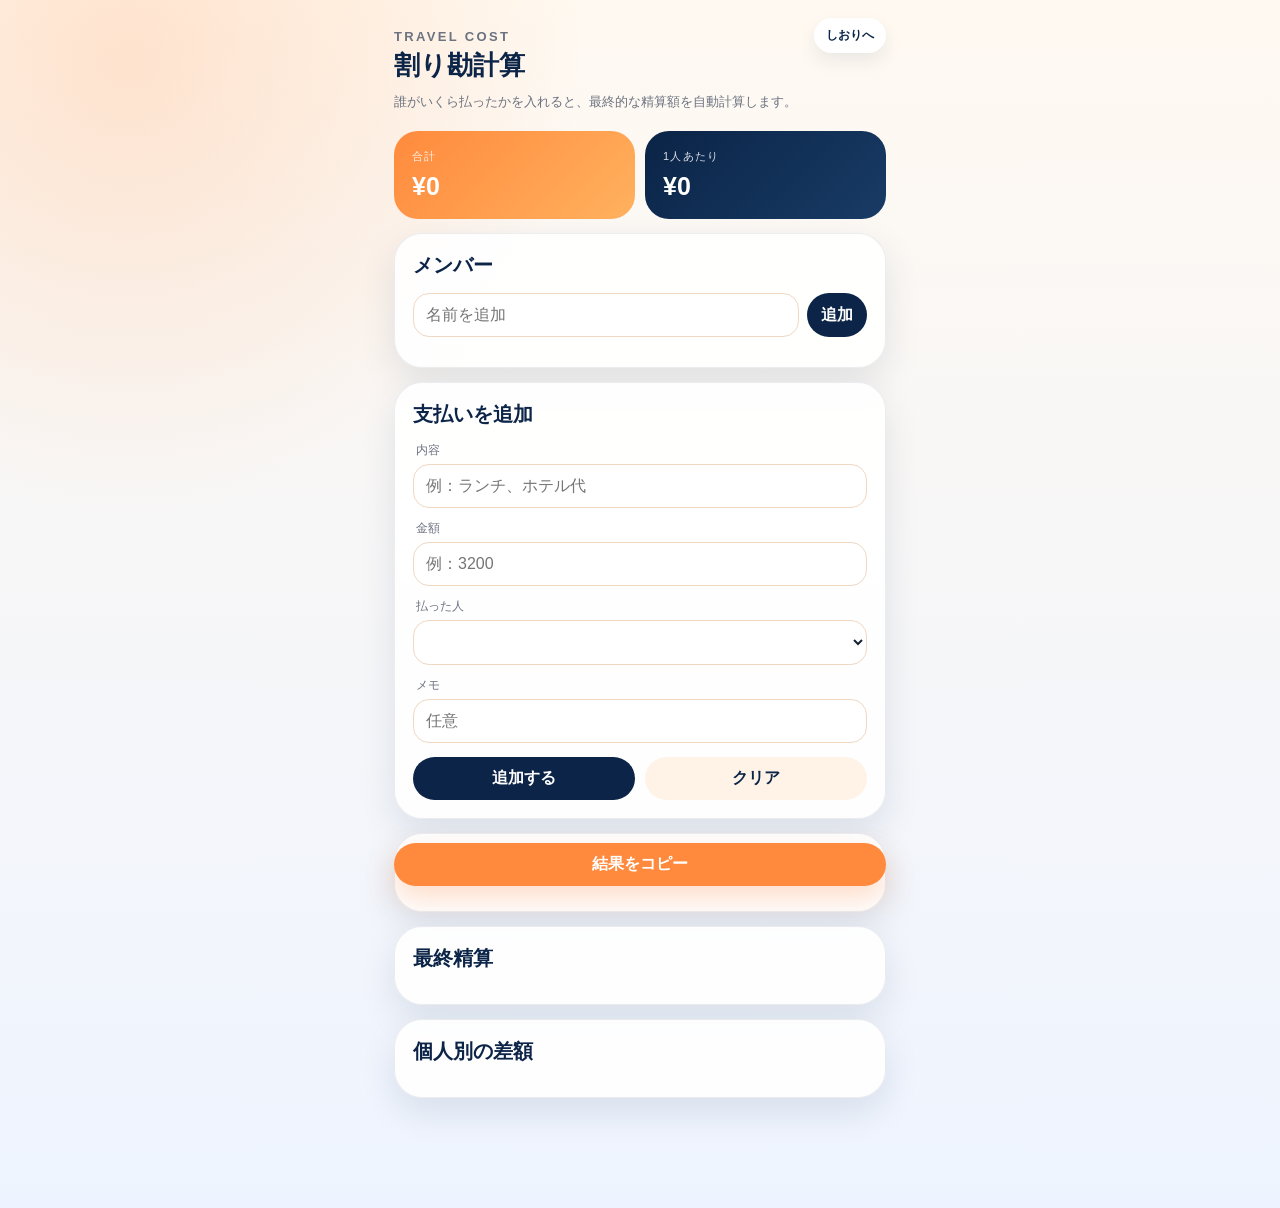
==== split.html @ 6029ca95 "割り勘ページの追加" ====
<!doctype html>
<html lang="ja">
<head>
  <meta charset="utf-8">
  <meta name="viewport" content="width=device-width, initial-scale=1">
  <title>割り勘計算</title>
  <link rel="stylesheet" href="stylesheets/split.css">
</head>
<body>
  <main class="app">
    <header class="header">
      <div>
        <p class="eyebrow">TRAVEL COST</p>
        <h1>割り勘計算</h1>
        <p>誰がいくら払ったかを入れると、最終的な精算額を自動計算します。</p>
      </div>
      <a class="backLink" href="./index.html">しおりへ</a>
    </header>

    <section class="summary">
      <div class="summaryCard orange">
        <span>合計</span>
        <strong id="totalAmount">¥0</strong>
      </div>
      <div class="summaryCard navy">
        <span>1人あたり</span>
        <strong id="perPerson">¥0</strong>
      </div>
    </section>

    <section class="card">
      <h2>メンバー</h2>
      <div class="row">
        <input id="personInput" type="text" placeholder="名前を追加">
        <button id="addPersonBtn">追加</button>
      </div>
      <div id="peopleList" class="chips"></div>
    </section>

    <section class="card">
      <h2 id="formTitle">支払いを追加</h2>

      <label>内容</label>
      <input id="expenseTitle" type="text" placeholder="例：ランチ、ホテル代">

      <label>金額</label>
      <input id="expenseAmount" type="number" inputmode="numeric" placeholder="例：3200">

      <label>払った人</label>
      <select id="payerSelect"></select>

      <label>メモ</label>
      <input id="expenseMemo" type="text" placeholder="任意">

      <div class="actions">
        <button id="saveExpenseBtn" class="primary">追加する</button>
        <button id="clearFormBtn">クリア</button>
      </div>
    </section>

    <section class="card">
      <h2>支払いリスト</h2>
      <div id="expenseList" class="expenseList"></div>
    </section>

    <section class="card">
      <h2>最終精算</h2>
      <div id="settlementList" class="settlementList"></div>
    </section>

    <section class="card">
      <h2>個人別の差額</h2>
      <div id="balanceList" class="balanceList"></div>
    </section>

    <button id="copyBtn" class="fixedBtn">結果をコピー</button>
  </main>

  <script src="./split.js"></script>
</body>
</html>
---- stylesheets/split.css ----
:root{
    --navy:#0b2447;
    --navy2:#183b65;
    --orange:#ff8a3d;
    --orange2:#ffb15e;
    --bg:#fff7ef;
    --card:#ffffff;
    --text:#172235;
    --muted:#6b7280;
    --line:#f0d8c2;
    --green:#2f9e75;
    --red:#d95c5c;
  }
  
  *{
    box-sizing:border-box;
  }
  
  body{
    margin:0;
    background:
      radial-gradient(circle at 10% 5%, rgba(255,138,61,.2), transparent 28%),
      linear-gradient(180deg,#fff9f1,#eef4ff);
    color:var(--text);
    font-family:-apple-system,BlinkMacSystemFont,"Hiragino Sans","Yu Gothic","Noto Sans JP",sans-serif;
  }
  
  button,
  input,
  select{
    font:inherit;
  }
  
  .app{
    width:min(100%,520px);
    margin:auto;
    padding:18px 14px 96px;
  }
  
  .header{
    display:flex;
    justify-content:space-between;
    gap:16px;
    align-items:flex-start;
    margin-bottom:18px;
  }
  
  .eyebrow{
    margin:0 0 6px;
    color:var(--orange);
    font-size:11px;
    font-weight:900;
    letter-spacing:.18em;
  }
  
  h1{
    margin:0;
    color:var(--navy);
    font-size:26px;
  }
  
  .header p{
    margin:8px 0 0;
    color:var(--muted);
    font-size:13px;
    line-height:1.7;
  }
  
  .backLink{
    flex:0 0 auto;
    padding:9px 12px;
    border-radius:999px;
    background:#fff;
    color:var(--navy);
    font-size:12px;
    font-weight:800;
    text-decoration:none;
    box-shadow:0 8px 18px rgba(11,36,71,.08);
  }
  
  .summary{
    display:grid;
    grid-template-columns:1fr 1fr;
    gap:10px;
    margin-bottom:14px;
  }
  
  .summaryCard{
    border-radius:24px;
    padding:18px;
    color:#fff;
  }
  
  .summaryCard.orange{
    background:linear-gradient(135deg,var(--orange),var(--orange2));
  }
  
  .summaryCard.navy{
    background:linear-gradient(135deg,var(--navy),var(--navy2));
  }
  
  .summaryCard span{
    display:block;
    margin-bottom:8px;
    font-size:11px;
    letter-spacing:.12em;
    opacity:.85;
  }
  
  .summaryCard strong{
    font-size:25px;
  }
  
  .card{
    background:rgba(255,255,255,.9);
    border:1px solid rgba(11,36,71,.08);
    border-radius:28px;
    padding:18px;
    margin-bottom:14px;
    box-shadow:0 14px 36px rgba(11,36,71,.1);
  }
  
  .card h2{
    margin:0 0 14px;
    color:var(--navy);
    font-size:20px;
  }
  
  label{
    display:block;
    margin:12px 0 5px 3px;
    color:var(--muted);
    font-size:12px;
  }
  
  input,
  select{
    width:100%;
    border:1px solid var(--line);
    background:#fff;
    border-radius:16px;
    padding:12px;
    color:var(--text);
  }
  
  .row{
    display:flex;
    gap:8px;
  }
  
  .row input{
    flex:1;
  }
  
  button{
    border:0;
    border-radius:999px;
    padding:11px 14px;
    background:#fff3e8;
    color:var(--navy);
    font-weight:800;
    cursor:pointer;
  }
  
  button.primary,
  #addPersonBtn{
    background:var(--navy);
    color:#fff;
  }
  
  .actions{
    display:grid;
    grid-template-columns:1fr 1fr;
    gap:10px;
    margin-top:14px;
  }
  
  .chips{
    display:flex;
    flex-wrap:wrap;
    gap:8px;
    margin-top:12px;
  }
  
  .chip{
    display:inline-flex;
    align-items:center;
    gap:6px;
    padding:8px 10px;
    border-radius:999px;
    background:#fff3e8;
    color:var(--navy);
    font-size:13px;
    font-weight:800;
  }
  
  .chip button{
    padding:0;
    background:transparent;
    color:var(--red);
  }
  
  .expenseList,
  .settlementList,
  .balanceList{
    display:grid;
    gap:10px;
  }
  
  .expense{
    background:#fff;
    border:1px solid rgba(11,36,71,.08);
    border-radius:22px;
    padding:14px;
  }
  
  .expenseTop,
  .result,
  .balance{
    display:flex;
    justify-content:space-between;
    gap:12px;
    align-items:center;
  }
  
  .expense h3{
    margin:0;
    color:var(--navy);
    font-size:16px;
  }
  
  .expenseAmount{
    color:var(--orange);
    font-size:18px;
    font-weight:900;
    white-space:nowrap;
  }
  
  .expenseMeta{
    margin-top:7px;
    color:var(--muted);
    font-size:12px;
    line-height:1.6;
  }
  
  .expenseBtns{
    display:flex;
    gap:8px;
    margin-top:10px;
  }
  
  .miniBtn{
    padding:7px 11px;
    font-size:12px;
  }
  
  .danger{
    background:#fff0ee;
    color:var(--red);
  }
  
  .result,
  .balance{
    background:#fff3e8;
    border-radius:18px;
    padding:13px;
  }
  
  .result b{
    color:var(--orange);
    white-space:nowrap;
  }
  
  .balance{
    background:#fff;
    border:1px solid rgba(11,36,71,.08);
  }
  
  .balance.plus b{
    color:var(--green);
  }
  
  .balance.minus b{
    color:var(--red);
  }
  
  .empty{
    color:var(--muted);
    background:#fff;
    border:1px dashed var(--line);
    border-radius:18px;
    padding:16px;
    font-size:13px;
    line-height:1.7;
  }
  
  .fixedBtn{
    position:fixed;
    left:14px;
    right:14px;
    bottom:14px;
    width:min(calc(100% - 28px),492px);
    margin:auto;
    background:var(--orange);
    color:white;
    box-shadow:0 12px 28px rgba(255,138,61,.28);
  }
  
  @media(max-width:390px){
    .summary,
    .actions{
      grid-template-columns:1fr;
    }
  
    h1{
      font-size:23px;
    }
  }
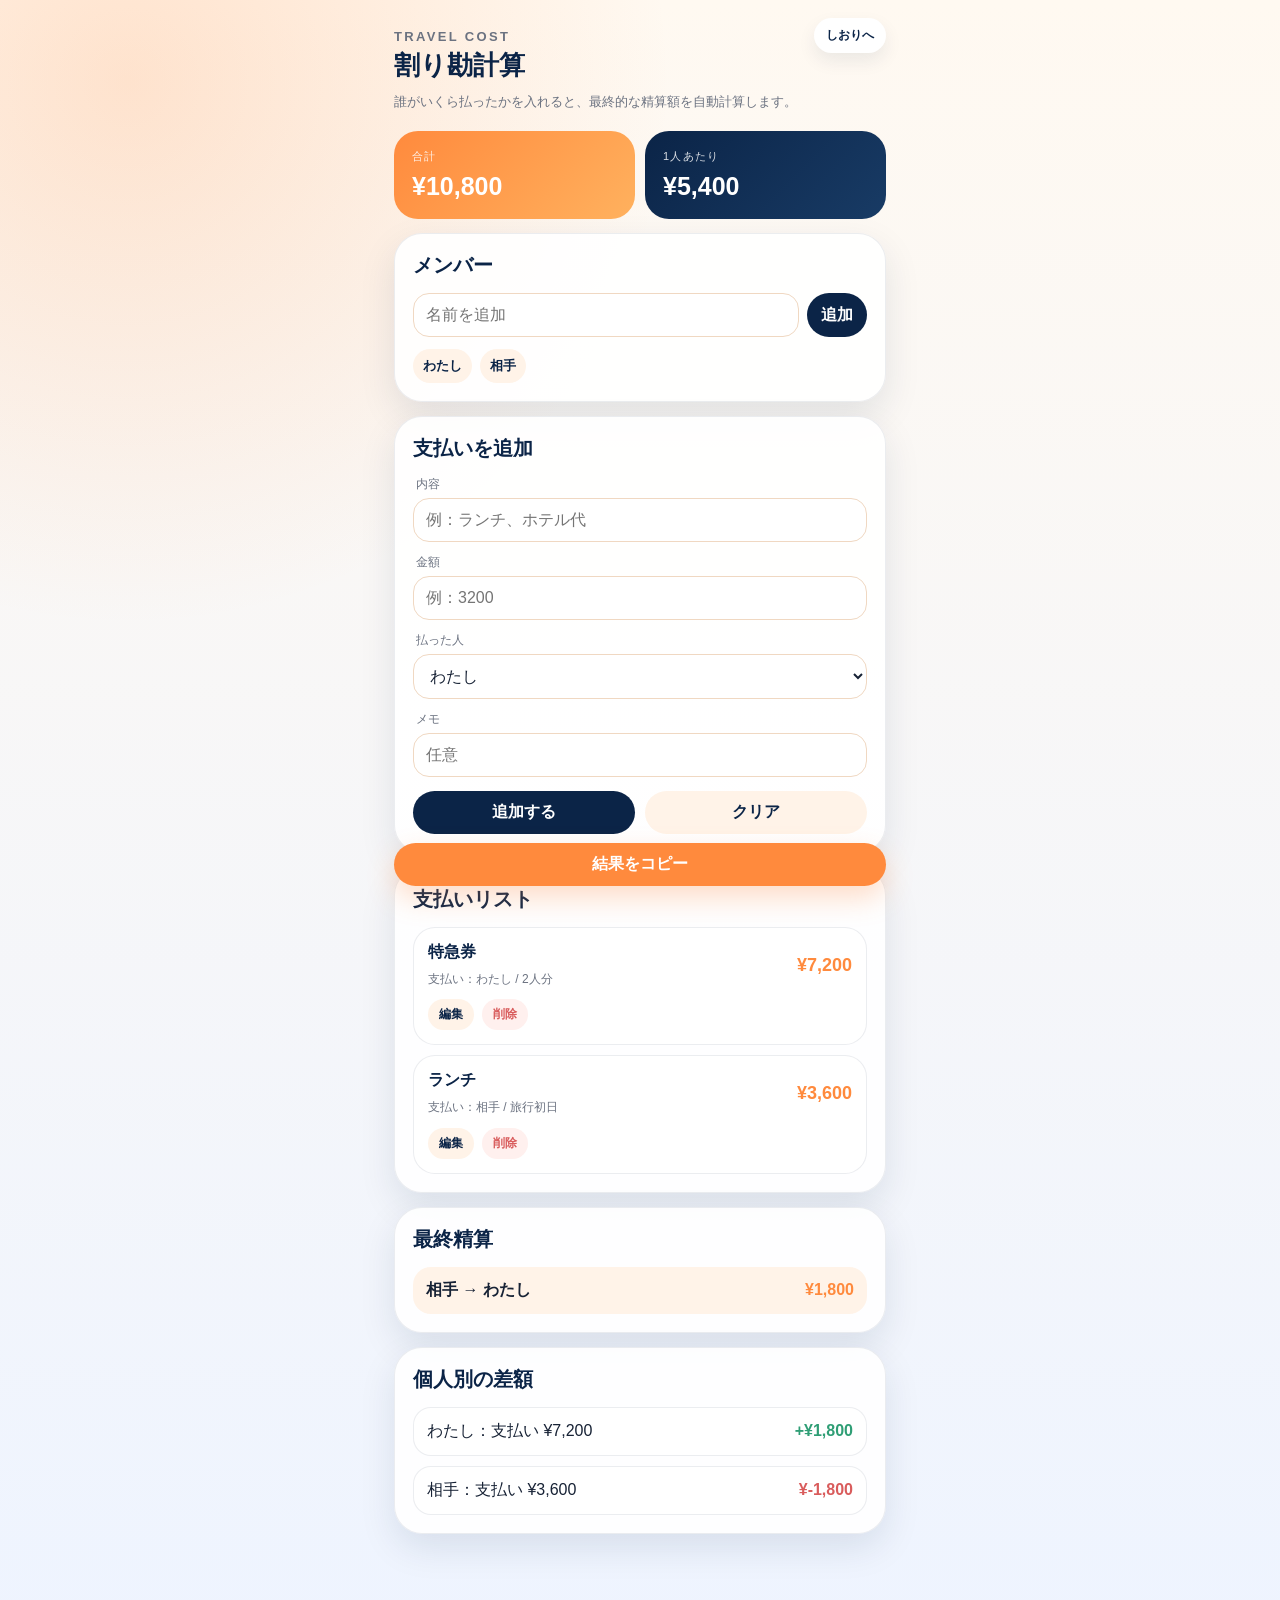
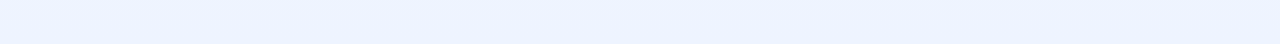
==== commit 4e79e728: "ｊｓの名称変更" ====
--- a/split.html
+++ b/split.html
@@ -76,6 +76,6 @@
     <button id="copyBtn" class="fixedBtn">結果をコピー</button>
   </main>
 
-  <script src="./split.js"></script>
+  <script src="service-worker.js"></script>
 </body>
 </html>
